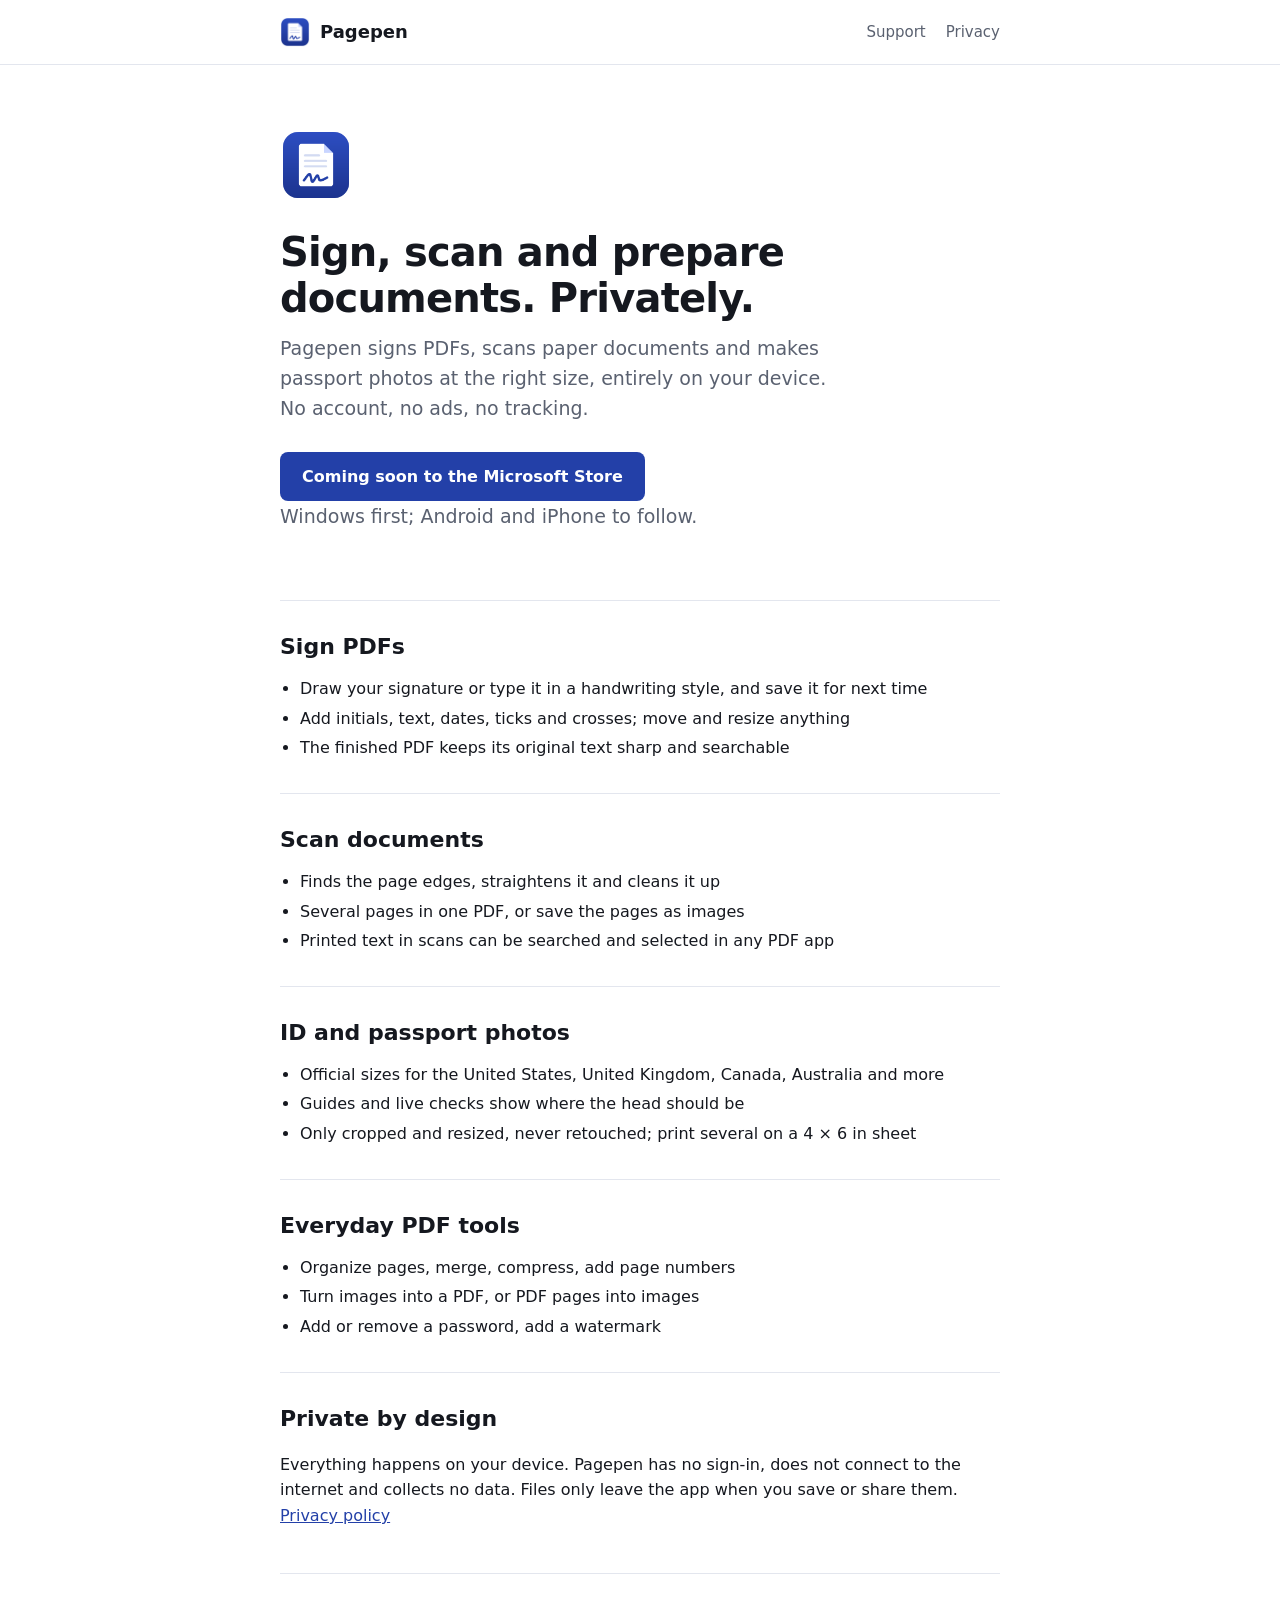
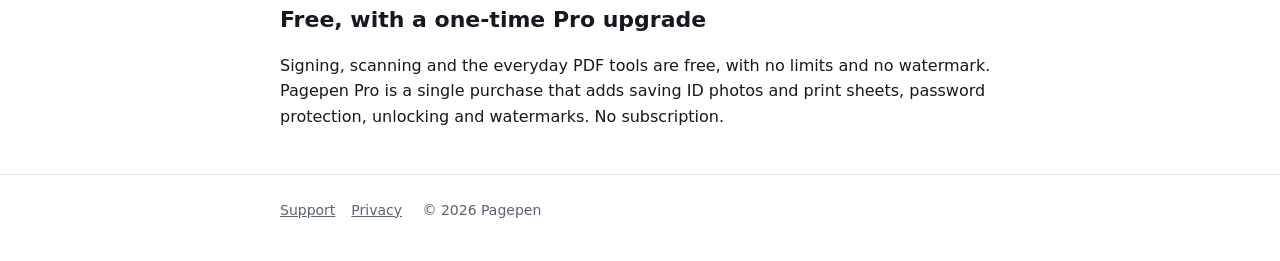
==== index.html @ 2332ccfc "Pagepen website: home, privacy policy, support" ====
<!doctype html>
<html lang="en">
<head>
<meta charset="utf-8">
<meta name="viewport" content="width=device-width, initial-scale=1">
<title>Pagepen: sign PDFs, scan documents, make ID photos</title>
<meta name="description" content="Sign PDFs, scan documents and make passport photos, privately and offline. No account, no ads, no tracking.">
<link rel="icon" href="icon.png">
<link rel="stylesheet" href="style.css">
</head>
<body>
<header class="top"><div class="wrap">
  <a class="brand" href="./"><img src="icon.png" alt="">Pagepen</a>
  <nav><a href="support.html">Support</a><a href="privacy.html">Privacy</a></nav>
</div></header>

<main class="wrap">
  <div class="hero">
    <img src="icon.png" alt="Pagepen icon">
    <h1>Sign, scan and prepare documents. Privately.</h1>
    <p>Pagepen signs PDFs, scans paper documents and makes passport photos at the right size, entirely on your device. No account, no ads, no tracking.</p>
    <!-- STORE_LINK: replace href with the Microsoft Store page once Pagepen has a Store ID. -->
    <a class="button" href="support.html">Coming soon to the Microsoft Store</a>
    <p class="note">Windows first; Android and iPhone to follow.</p>
  </div>

  <section>
    <h2>Sign PDFs</h2>
    <ul>
      <li>Draw your signature or type it in a handwriting style, and save it for next time</li>
      <li>Add initials, text, dates, ticks and crosses; move and resize anything</li>
      <li>The finished PDF keeps its original text sharp and searchable</li>
    </ul>
  </section>

  <section>
    <h2>Scan documents</h2>
    <ul>
      <li>Finds the page edges, straightens it and cleans it up</li>
      <li>Several pages in one PDF, or save the pages as images</li>
      <li>Printed text in scans can be searched and selected in any PDF app</li>
    </ul>
  </section>

  <section>
    <h2>ID and passport photos</h2>
    <ul>
      <li>Official sizes for the United States, United Kingdom, Canada, Australia and more</li>
      <li>Guides and live checks show where the head should be</li>
      <li>Only cropped and resized, never retouched; print several on a 4 × 6 in sheet</li>
    </ul>
  </section>

  <section>
    <h2>Everyday PDF tools</h2>
    <ul>
      <li>Organize pages, merge, compress, add page numbers</li>
      <li>Turn images into a PDF, or PDF pages into images</li>
      <li>Add or remove a password, add a watermark</li>
    </ul>
  </section>

  <section>
    <h2>Private by design</h2>
    <p>Everything happens on your device. Pagepen has no sign-in, does not connect to the internet and collects no data. Files only leave the app when you save or share them. <a href="privacy.html">Privacy policy</a></p>
  </section>

  <section>
    <h2>Free, with a one-time Pro upgrade</h2>
    <p>Signing, scanning and the everyday PDF tools are free, with no limits and no watermark. Pagepen Pro is a single purchase that adds saving ID photos and print sheets, password protection, unlocking and watermarks. No subscription.</p>
  </section>
</main>

<footer><div class="wrap">
  <a href="support.html">Support</a><a href="privacy.html">Privacy</a>
  <span>© 2026 Pagepen</span>
</div></footer>
</body>
</html>
---- style.css ----
:root {
  --bg: #ffffff;
  --text: #15181f;
  --muted: #5a6170;
  --line: #e3e6ee;
  --brand: #2340a8;
  --brand-text: #ffffff;
}
@media (prefers-color-scheme: dark) {
  :root {
    --bg: #0e1015;
    --text: #e8eaf0;
    --muted: #9aa1b0;
    --line: #2a2f3a;
    --brand: #afc1ff;
    --brand-text: #0e1015;
  }
}
* { box-sizing: border-box; }
html { -webkit-text-size-adjust: 100%; }
body {
  margin: 0;
  background: var(--bg);
  color: var(--text);
  font: 16px/1.6 "Inter", "Segoe UI", system-ui, -apple-system, sans-serif;
}
a { color: var(--brand); }
.wrap { max-width: 760px; margin: 0 auto; padding: 0 20px; }

header.top {
  border-bottom: 1px solid var(--line);
}
header.top .wrap {
  display: flex; align-items: center; justify-content: space-between;
  height: 64px;
}
.brand {
  display: flex; align-items: center; gap: 10px;
  color: var(--text); text-decoration: none; font-weight: 700; font-size: 18px;
}
.brand img { width: 30px; height: 30px; }
nav a { color: var(--muted); text-decoration: none; margin-left: 20px; font-size: 15px; }
nav a:hover, nav a[aria-current] { color: var(--text); }

.hero { padding: 64px 0 40px; }
.hero img { width: 72px; height: 72px; }
.hero h1 { font-size: 40px; line-height: 1.15; margin: 20px 0 12px; letter-spacing: -0.02em; }
.hero p { font-size: 19px; color: var(--muted); margin: 0 0 28px; max-width: 560px; }
.button {
  display: inline-block; padding: 12px 22px; border-radius: 8px;
  background: var(--brand); color: var(--brand-text);
  font-weight: 600; text-decoration: none;
}
.note { font-size: 14px; color: var(--muted); margin-top: 12px; }

section { padding: 28px 0; border-top: 1px solid var(--line); }
section h2 { font-size: 22px; margin: 0 0 12px; }
section ul { margin: 0; padding-left: 20px; }
section li { margin: 4px 0; }

.doc { padding: 40px 0 56px; }
.doc h1 { font-size: 32px; margin: 0 0 4px; letter-spacing: -0.01em; }
.doc h2 { font-size: 20px; margin: 32px 0 8px; }
.doc .updated { color: var(--muted); margin: 0 0 24px; }
table { border-collapse: collapse; width: 100%; font-size: 15px; }
th, td { text-align: left; padding: 8px 10px 8px 0; border-bottom: 1px solid var(--line); vertical-align: top; }
code { font-size: 0.92em; }

footer { border-top: 1px solid var(--line); padding: 24px 0 40px; color: var(--muted); font-size: 14px; }
footer a { color: var(--muted); margin-right: 16px; }

@media (max-width: 520px) {
  .hero h1 { font-size: 32px; }
  nav a { margin-left: 14px; }
}
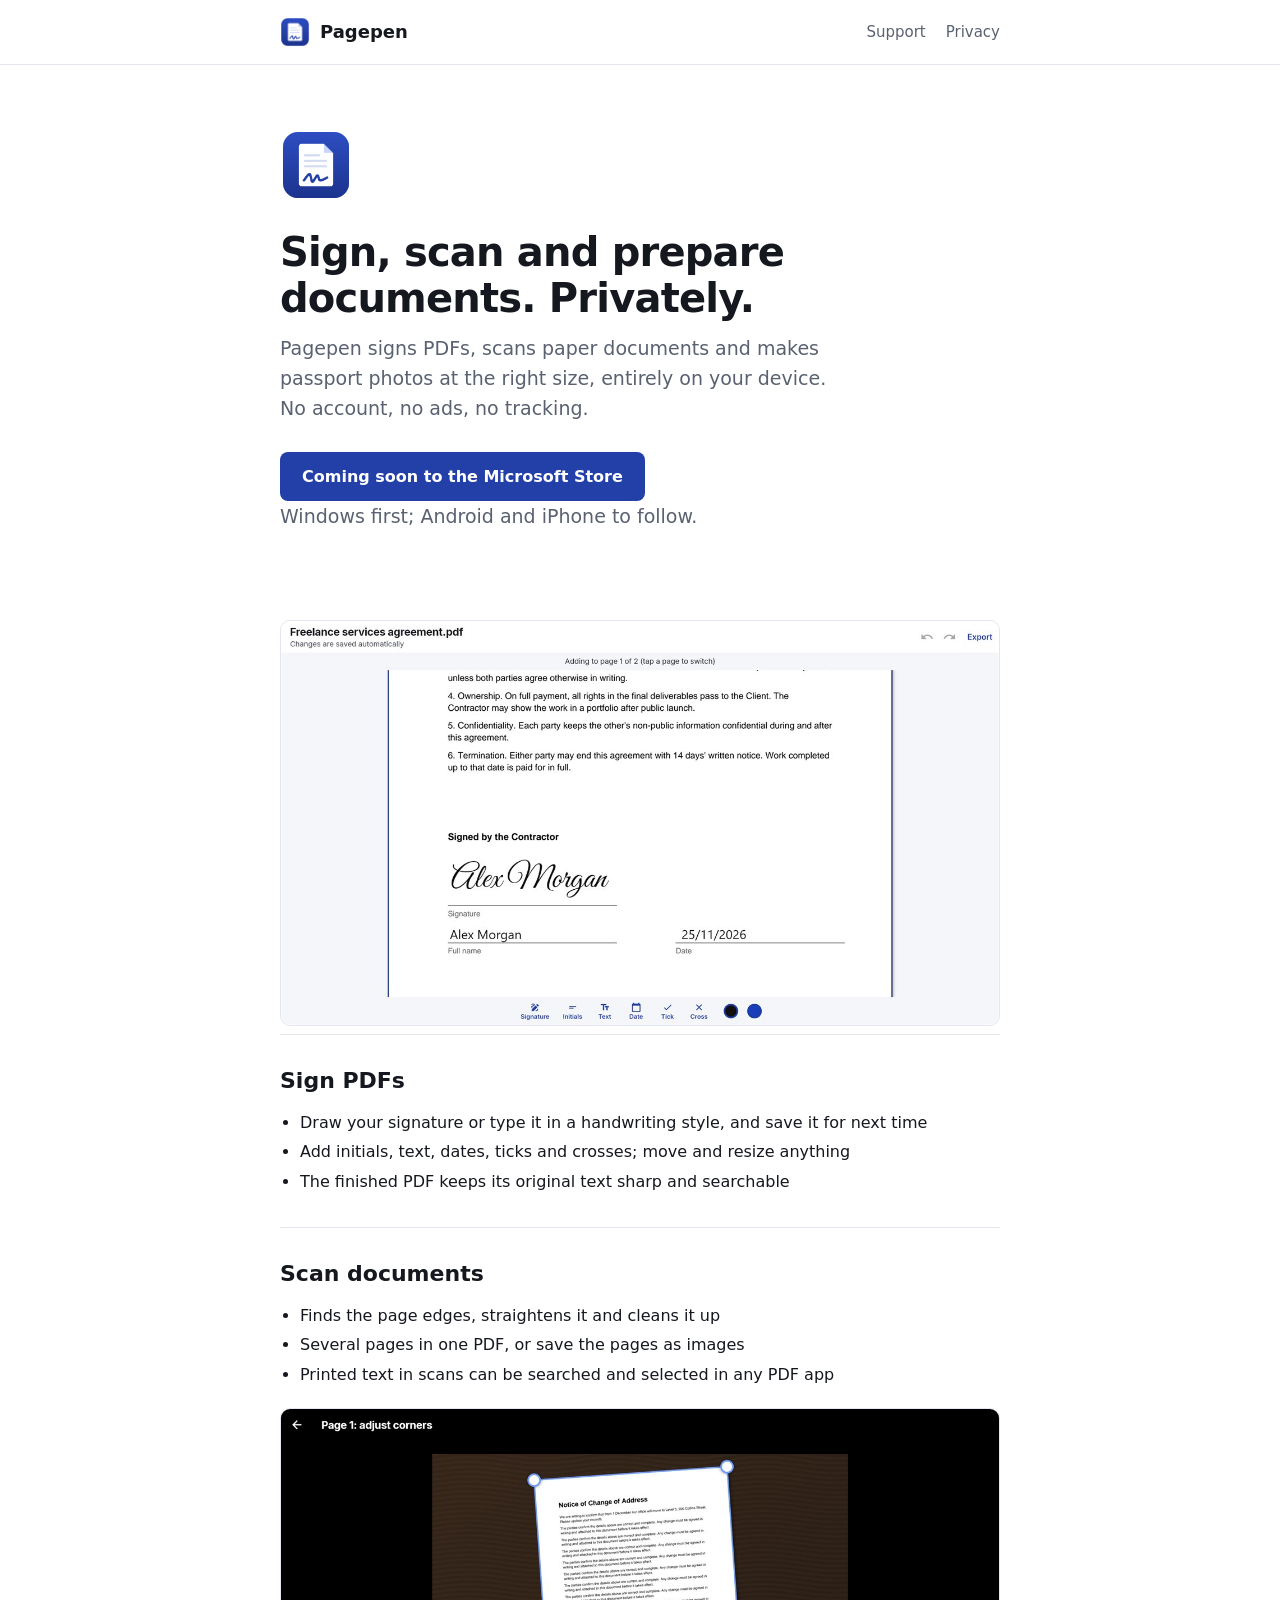
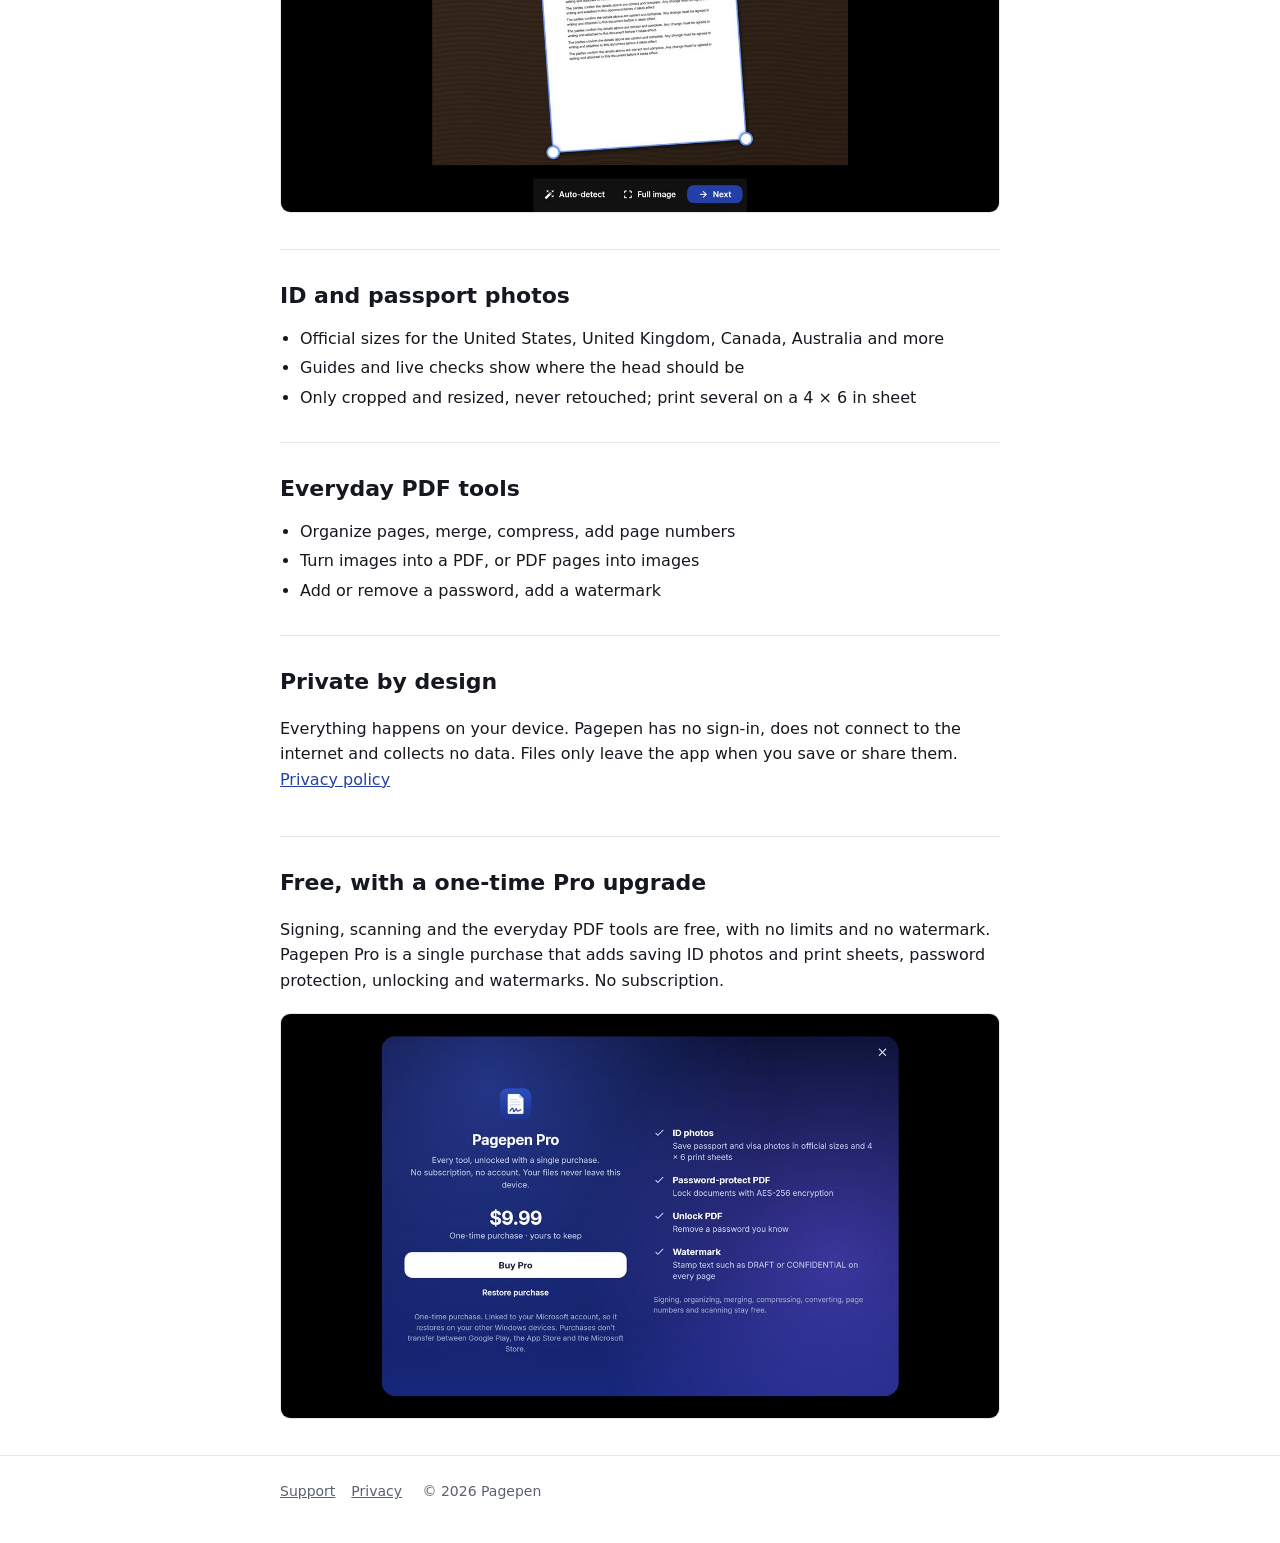
==== commit 17d975ba: "Home page: app screenshots" ====
--- a/index.html
+++ b/index.html
@@ -24,6 +24,8 @@
     <p class="note">Windows first; Android and iPhone to follow.</p>
   </div>
 
+  <img class="shot" src="shot-sign.jpg" width="1280" height="720" alt="Signing a contract in Pagepen: signature, name and date placed on the page">
+
   <section>
     <h2>Sign PDFs</h2>
     <ul>
@@ -40,6 +42,7 @@
       <li>Several pages in one PDF, or save the pages as images</li>
       <li>Printed text in scans can be searched and selected in any PDF app</li>
     </ul>
+    <img class="shot" src="shot-scan.jpg" width="1280" height="720" loading="lazy" alt="Adjusting the corners of a scanned letter">
   </section>
 
   <section>
@@ -68,6 +71,7 @@
   <section>
     <h2>Free, with a one-time Pro upgrade</h2>
     <p>Signing, scanning and the everyday PDF tools are free, with no limits and no watermark. Pagepen Pro is a single purchase that adds saving ID photos and print sheets, password protection, unlocking and watermarks. No subscription.</p>
+    <img class="shot" src="shot-pro.jpg" width="1280" height="720" loading="lazy" alt="The Pagepen Pro screen with the one-time price">
   </section>
 </main>
 
--- a/style.css
+++ b/style.css
@@ -73,3 +73,9 @@
   .hero h1 { font-size: 32px; }
   nav a { margin-left: 14px; }
 }
+
+.shot {
+  display: block; width: 100%; height: auto;
+  margin: 20px 0 8px;
+  border: 1px solid var(--line); border-radius: 10px;
+}
